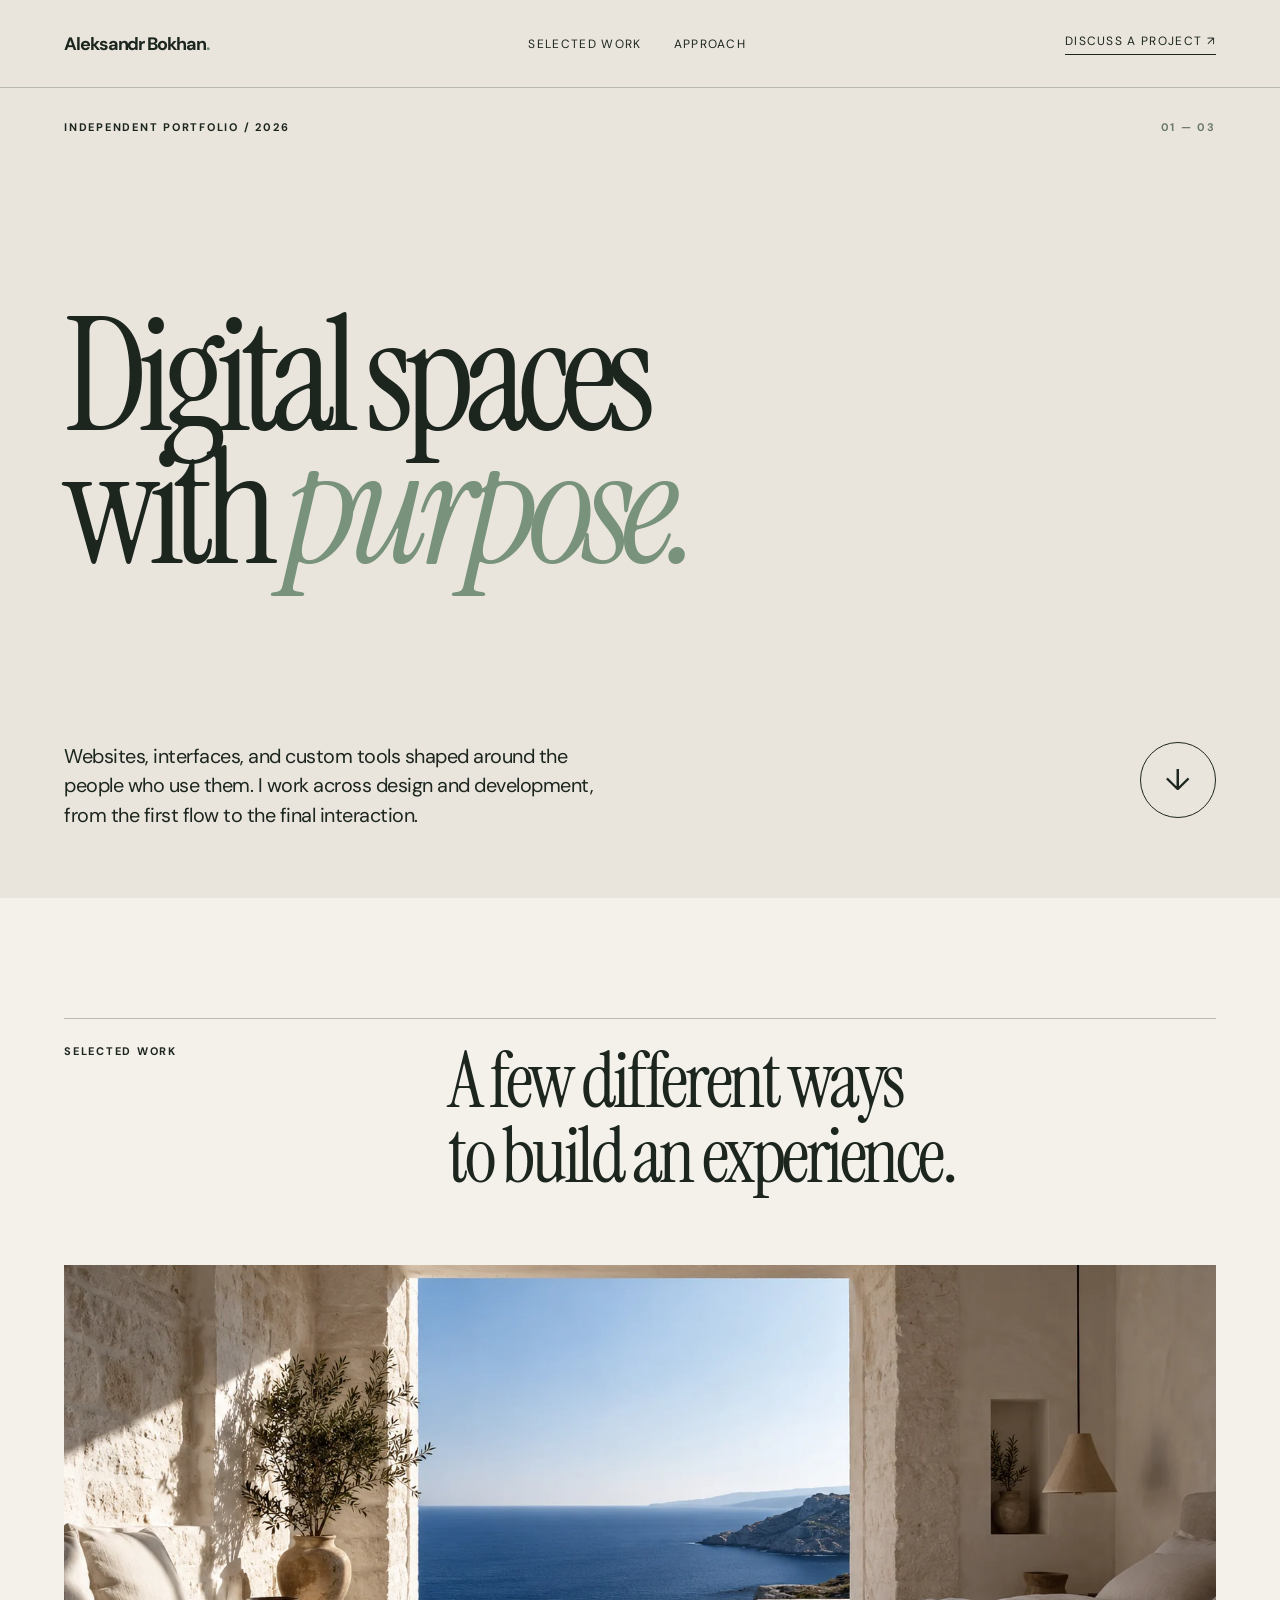
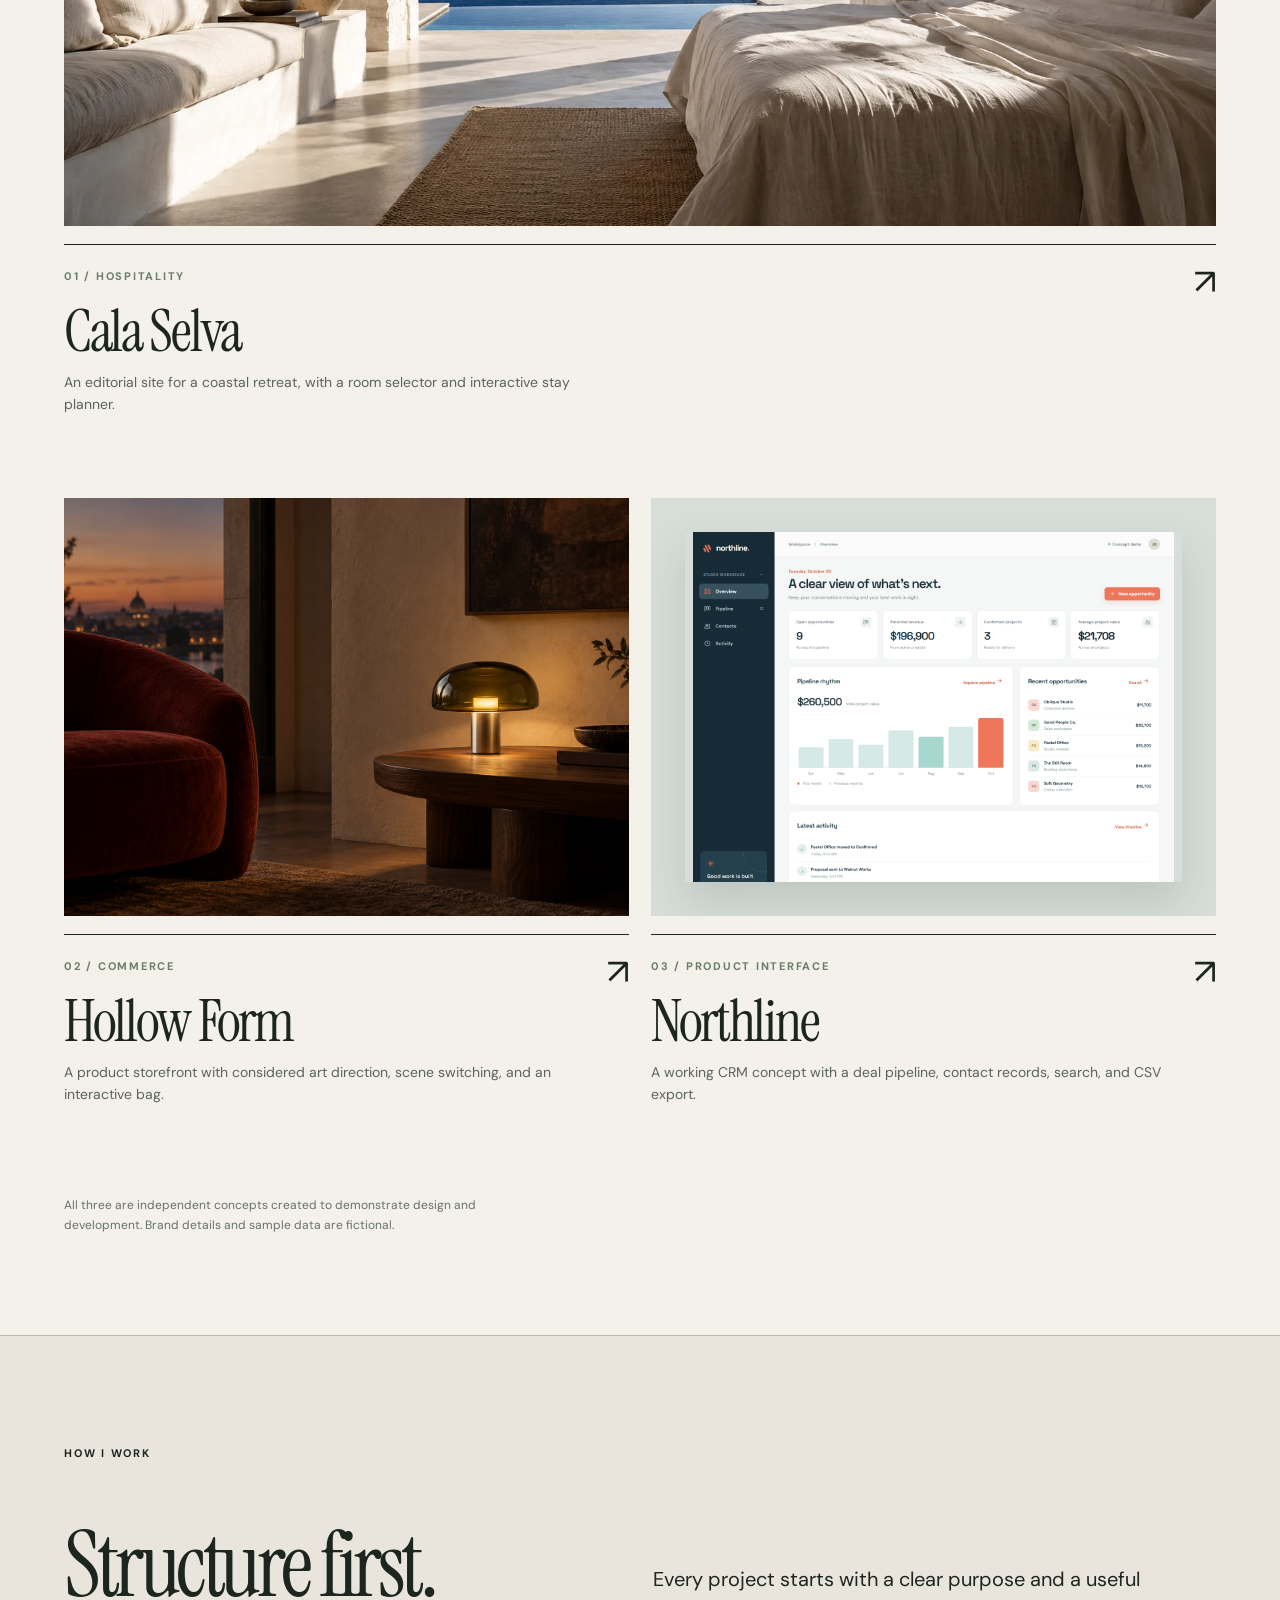
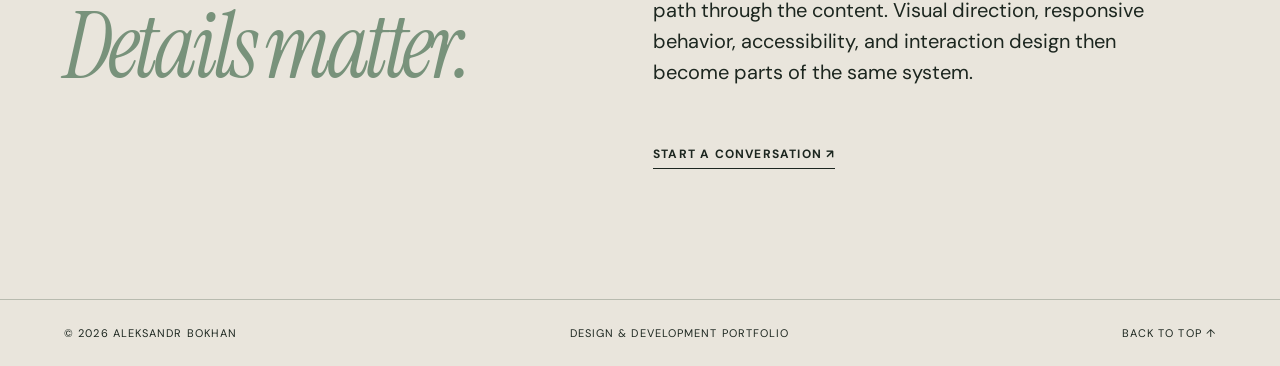
==== index.html @ 18e48699 "Add web design portfolio concepts" ====
<!doctype html>
<html lang="en">
<head>
  <meta charset="utf-8">
  <meta name="viewport" content="width=device-width, initial-scale=1">
  <meta name="description" content="Selected website and product interface concepts by Aleksandr Bokhan.">
  <meta name="theme-color" content="#e9e5dc">
  <title>Aleksandr Bokhan — Selected work</title>
  <link rel="preconnect" href="https://fonts.googleapis.com">
  <link rel="preconnect" href="https://fonts.gstatic.com" crossorigin>
  <link href="https://fonts.googleapis.com/css2?family=DM+Sans:wght@400;500;600;700&family=Instrument+Serif:ital@0;1&display=swap" rel="stylesheet">
  <link rel="stylesheet" href="portfolio.css">
</head>
<body>
  <a class="skip" href="#work">Skip to projects</a>
  <header class="site-header">
    <a class="identity" href="#top">Aleksandr Bokhan<span class="identity-dot">.</span></a>
    <nav aria-label="Main navigation"><a href="#work">Selected work</a><a href="#approach">Approach</a></nav>
    <a class="header-link" href="https://www.upwork.com/freelancers/~012fc473c33d1f9f7d" target="_blank" rel="noopener noreferrer">Discuss a project <span aria-hidden="true">↗</span></a>
  </header>

  <main id="top">
    <section class="intro" aria-labelledby="intro-title">
      <div class="intro-top"><span class="eyebrow">Independent portfolio / 2026</span><span class="index-mark">01 — 03</span></div>
      <h1 id="intro-title">Digital spaces<br>with <em>purpose.</em></h1>
      <div class="intro-bottom"><p>Websites, interfaces, and custom tools shaped around the people who use them. I work across design and development, from the first flow to the final interaction.</p><a class="round-arrow" href="#work" aria-label="View selected work">↓</a></div>
    </section>

    <section class="work" id="work" aria-labelledby="work-title">
      <div class="section-heading"><span class="eyebrow">Selected work</span><h2 id="work-title">A few different ways<br>to build an experience.</h2></div>
      <div class="project-grid">
        <article class="project project-featured">
          <a class="project-visual visual-hospitality" href="atelier/" aria-label="Open Cala Selva hotel website concept"><img src="atelier/assets/hero-suite.webp" alt="Warm, sunlit interior from the Cala Selva hotel website concept" loading="lazy"><span class="view-label">Explore site ↗</span></a>
          <div class="project-meta"><div><span class="project-number">01 / Hospitality</span><h3>Cala Selva</h3><p>An editorial site for a coastal retreat, with a room selector and interactive stay planner.</p></div><a href="atelier/" aria-label="Open Cala Selva hotel website concept">↗</a></div>
        </article>
        <article class="project">
          <a class="project-visual visual-commerce" href="commerce/" aria-label="Open Hollow Form storefront"><img src="commerce/assets/morrow-evening.png" alt="Sculptural lamp in a warmly lit living room" loading="lazy"><span class="view-label">Explore site ↗</span></a>
          <div class="project-meta"><div><span class="project-number">02 / Commerce</span><h3>Hollow Form</h3><p>A product storefront with considered art direction, scene switching, and an interactive bag.</p></div><a href="commerce/" aria-label="Open Hollow Form storefront">↗</a></div>
        </article>
        <article class="project">
          <a class="project-visual visual-crm" href="crm/" aria-label="Open Northline CRM concept"><img src="crm/screenshots/overview.png" alt="Northline CRM overview with pipeline summary and recent opportunities" loading="lazy"><span class="view-label">Explore app ↗</span></a>
          <div class="project-meta"><div><span class="project-number">03 / Product interface</span><h3>Northline</h3><p>A working CRM concept with a deal pipeline, contact records, search, and CSV export.</p></div><a href="crm/" aria-label="Open Northline CRM concept">↗</a></div>
        </article>
      </div>
      <p class="concept-note">All three are independent concepts created to demonstrate design and development. Brand details and sample data are fictional.</p>
    </section>

    <section class="approach" id="approach" aria-labelledby="approach-title"><span class="eyebrow">How I work</span><h2 id="approach-title">Structure first.<br><em>Details matter.</em></h2><p>Every project starts with a clear purpose and a useful path through the content. Visual direction, responsive behavior, accessibility, and interaction design then become parts of the same system.</p><a href="https://www.upwork.com/freelancers/~012fc473c33d1f9f7d" target="_blank" rel="noopener noreferrer">Start a conversation <span aria-hidden="true">↗</span></a></section>
  </main>
  <footer><span>© 2026 Aleksandr Bokhan</span><span>Design & development portfolio</span><a href="#top">Back to top ↑</a></footer>
</body>
</html>
---- portfolio.css ----
:root{color-scheme:light;--ink:#1c261f;--paper:#e9e5dc;--cream:#f4f1ea;--line:#b8bbaf;--accent:#718774}*{box-sizing:border-box}html{scroll-behavior:smooth}body{margin:0;background:var(--paper);color:var(--ink);font-family:'DM Sans',sans-serif}a{color:inherit;text-decoration:none}img{display:block;width:100%;height:100%;object-fit:cover}.skip{position:absolute;left:-9999px;top:10px;background:#fff;padding:12px;z-index:10}.skip:focus{left:10px}.site-header{height:88px;padding:0 clamp(24px,5vw,88px);display:flex;align-items:center;justify-content:space-between;border-bottom:1px solid var(--line);gap:24px}.identity{font-weight:700;font-size:18px;letter-spacing:-.06em;white-space:nowrap}.identity-dot{color:#728c72}.site-header nav{display:flex;gap:32px;font-size:12px;text-transform:uppercase;letter-spacing:.11em}.site-header a:hover,.project-meta>a:hover,.approach a:hover{color:#59725d}.header-link{font-size:12px;text-transform:uppercase;letter-spacing:.11em;border-bottom:1px solid currentColor;padding-bottom:5px;white-space:nowrap}.intro{min-height:min(850px,90vh);padding:32px clamp(24px,5vw,88px) 68px;display:flex;flex-direction:column;justify-content:space-between}.intro-top,.intro-bottom{display:flex;align-items:flex-start;justify-content:space-between;gap:24px}.eyebrow,.index-mark,.project-number{font-size:11px;text-transform:uppercase;letter-spacing:.16em;font-weight:700}.index-mark{color:#6c796d}.intro h1{font-family:'Instrument Serif',serif;font-weight:400;font-size:clamp(84px,12.4vw,208px);line-height:.84;letter-spacing:-.065em;margin:70px 0 60px}.intro h1 em,.approach h2 em{font-weight:400;color:#78927b}.intro-bottom p{max-width:550px;font-size:clamp(18px,1.55vw,24px);line-height:1.48;letter-spacing:-.025em;margin:0}.round-arrow{width:76px;height:76px;border:1px solid var(--ink);border-radius:50%;display:grid;place-items:center;font-size:30px;transition:background .25s,color .25s,transform .25s}.round-arrow:hover{background:var(--ink);color:var(--paper);transform:translateY(5px)}.work{background:var(--cream);padding:120px clamp(24px,5vw,88px) 100px}.section-heading{display:grid;grid-template-columns:1fr 2fr;align-items:start;border-top:1px solid var(--line);padding-top:25px;margin-bottom:70px}.section-heading h2{font-family:'Instrument Serif',serif;font-weight:400;font-size:clamp(52px,6vw,90px);line-height:.98;letter-spacing:-.045em;margin:0}.project-grid{display:grid;grid-template-columns:1fr 1fr;gap:82px 22px}.project-featured{grid-column:1/-1}.project-visual{display:block;position:relative;overflow:hidden;background:#c5cbbf;aspect-ratio:1.35}.project-featured .project-visual{aspect-ratio:2.05}.project-visual img{transition:transform .8s cubic-bezier(.2,.7,.2,1),filter .8s}.project-visual:hover img{transform:scale(1.04);filter:brightness(.85)}.visual-hospitality img{object-position:center 55%}.visual-commerce img{object-position:center}.visual-crm{padding:6%;background:#d7ded9}.visual-crm img{object-fit:contain;box-shadow:0 20px 40px #35463928}.view-label{position:absolute;right:22px;bottom:22px;background:var(--cream);padding:12px 16px;text-transform:uppercase;letter-spacing:.1em;font-size:10px;font-weight:700;opacity:0;transform:translateY(10px);transition:opacity .25s,transform .25s}.project-visual:hover .view-label,.project-visual:focus-visible .view-label{opacity:1;transform:translateY(0)}.project-meta{display:flex;align-items:start;justify-content:space-between;border-top:1px solid var(--ink);padding-top:19px;margin-top:18px;gap:20px}.project-number{color:#6a7c6c}.project-meta h3{font-family:'Instrument Serif',serif;font-size:clamp(40px,4.5vw,68px);font-weight:400;line-height:1;margin:18px 0 10px;letter-spacing:-.04em}.project-meta p{max-width:530px;font-size:14px;line-height:1.6;color:#59645b;margin:0}.project-meta>a{font-size:36px;line-height:1}.concept-note{margin:90px 0 0;font-size:12px;color:#667267;max-width:470px;line-height:1.65}.approach{padding:110px clamp(24px,5vw,88px) 130px;display:grid;grid-template-columns:1fr 1fr;gap:26px;border-top:1px solid var(--line)}.approach .eyebrow{grid-column:1/-1}.approach h2{font-family:'Instrument Serif',serif;font-size:clamp(60px,7vw,110px);font-weight:400;line-height:.9;letter-spacing:-.05em;margin:40px 0 0}.approach p{font-size:20px;line-height:1.55;max-width:520px;align-self:end;margin:0}.approach a{grid-column:2;justify-self:start;margin-top:32px;border-bottom:1px solid currentColor;padding-bottom:6px;text-transform:uppercase;letter-spacing:.1em;font-size:12px;font-weight:700}footer{padding:26px clamp(24px,5vw,88px);border-top:1px solid var(--line);display:flex;gap:20px;justify-content:space-between;font-size:11px;text-transform:uppercase;letter-spacing:.1em}footer a:hover{text-decoration:underline}@media(max-width:760px){.site-header{height:72px}.site-header nav{display:none}.header-link{font-size:10px}.intro{min-height:680px}.intro h1{font-size:clamp(74px,16vw,130px);margin:80px 0}.intro-bottom{align-items:end}.intro-bottom p{font-size:17px}.round-arrow{width:52px;height:52px;flex:none}.work{padding-top:80px}.section-heading{grid-template-columns:1fr;gap:30px}.project-grid{grid-template-columns:1fr;gap:62px}.project-featured{grid-column:auto}.project-featured .project-visual,.project-visual{aspect-ratio:1.15}.project-meta h3{font-size:46px}.view-label{opacity:1;transform:none}.approach{grid-template-columns:1fr;padding-top:80px;padding-bottom:90px}.approach .eyebrow,.approach a{grid-column:1}.approach h2{margin:20px 0}.approach p{font-size:18px}footer{flex-wrap:wrap}.concept-note{margin-top:65px}}@media(prefers-reduced-motion:reduce){html{scroll-behavior:auto}.project-visual img,.round-arrow,.view-label{transition:none}}
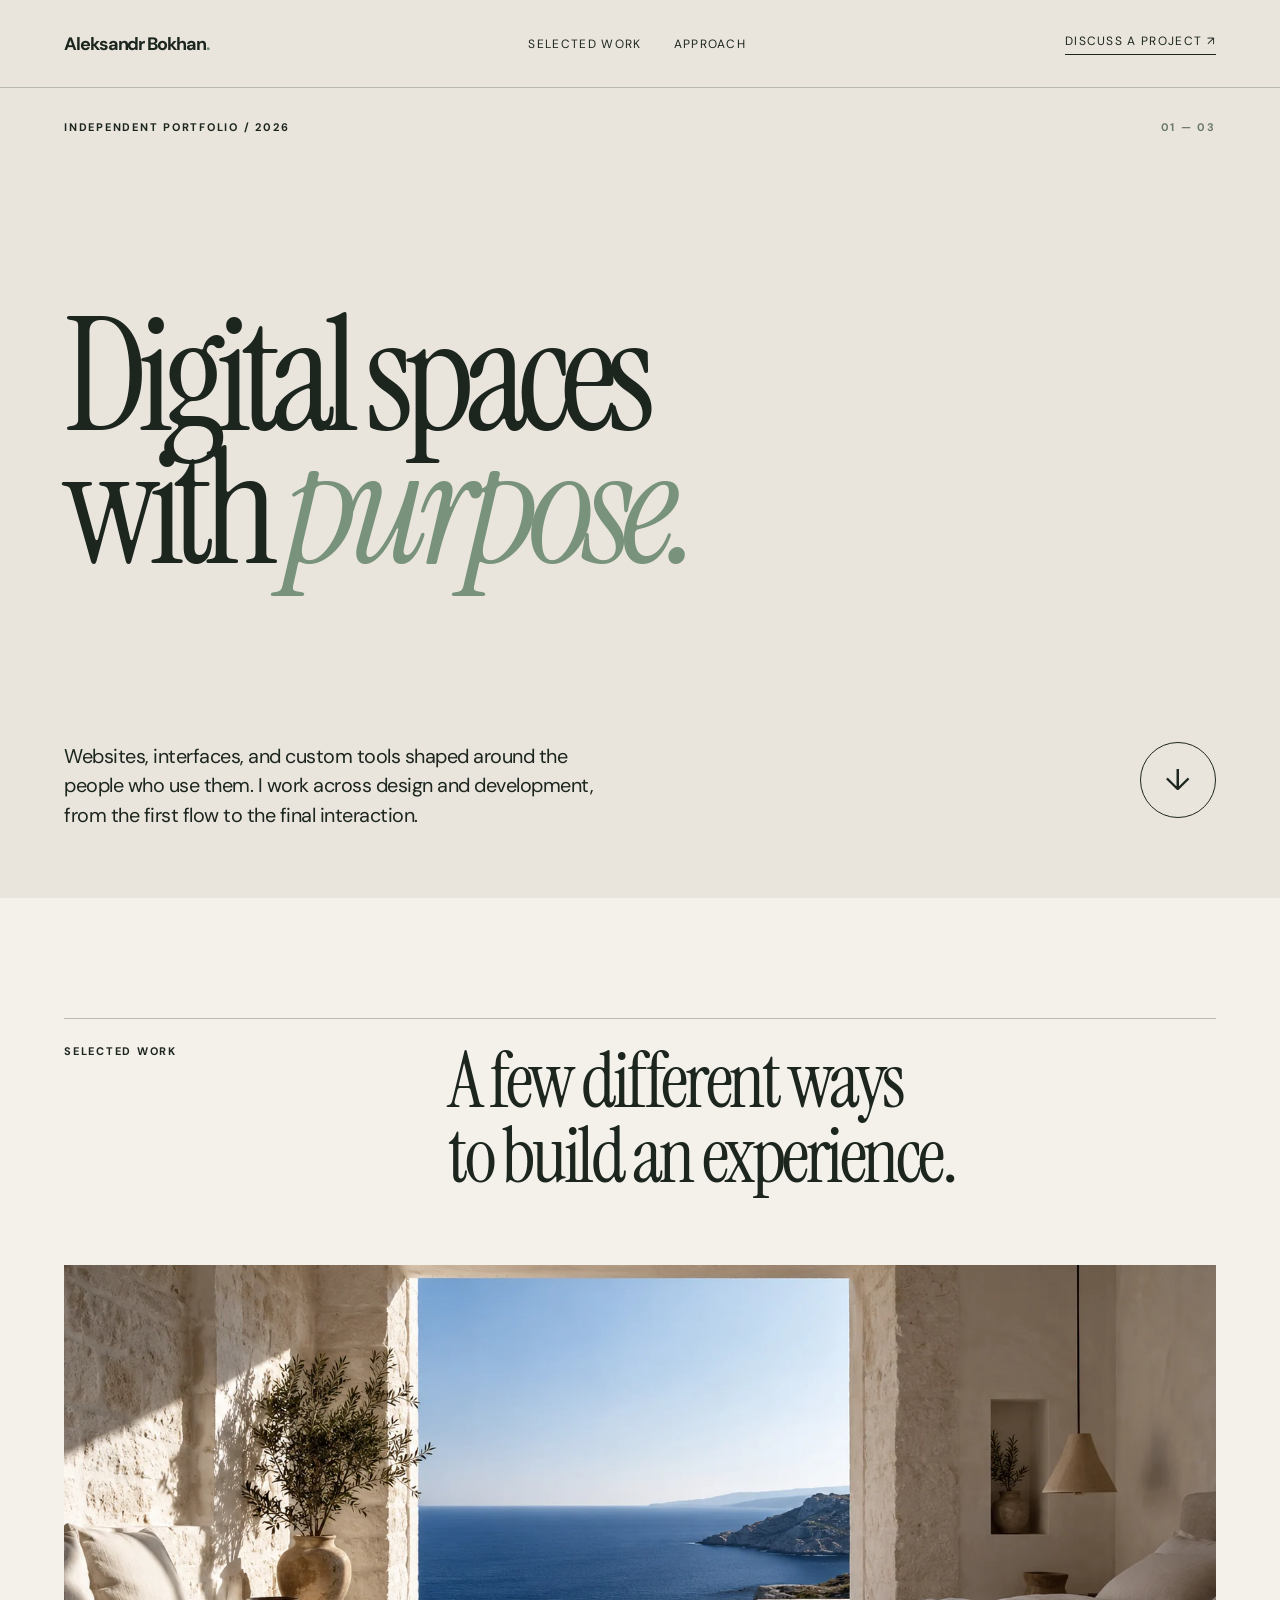
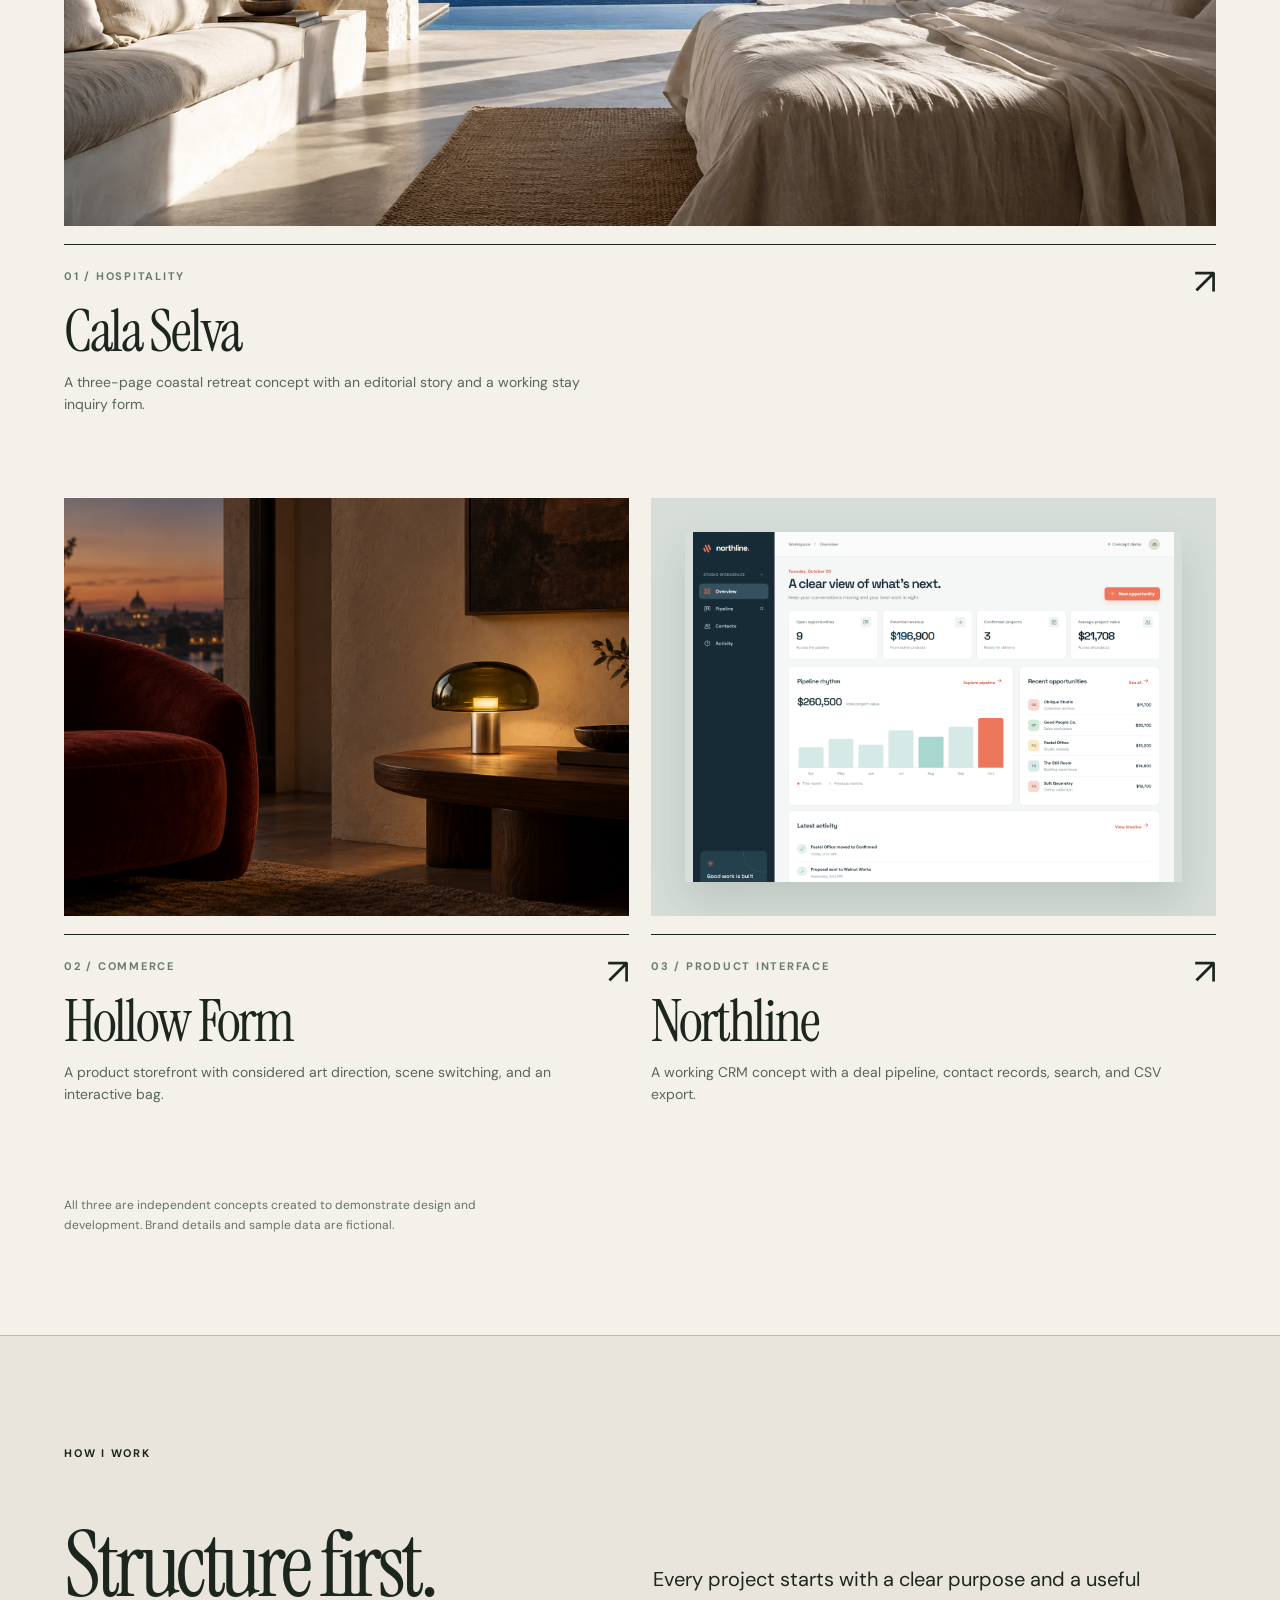
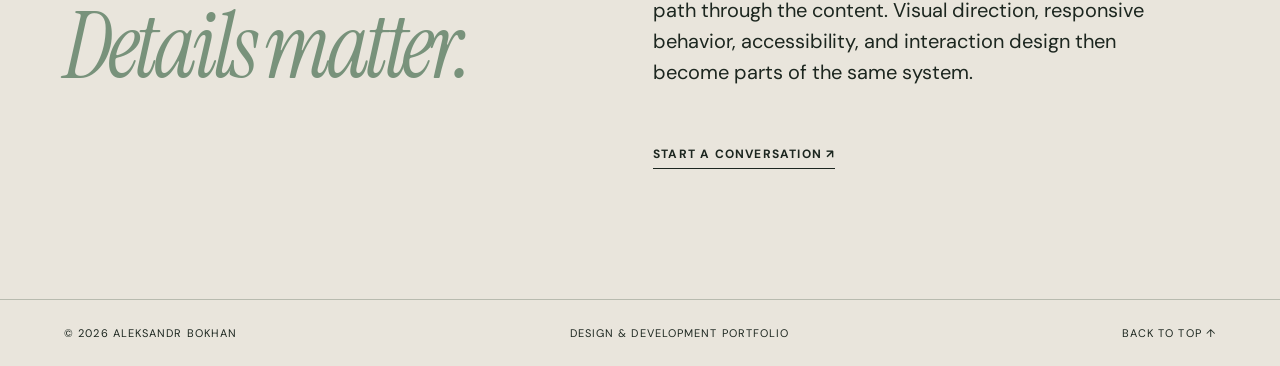
==== commit 6803e962: "Redesign Cala Selva as a three-page hotel concept" ====
--- a/index.html
+++ b/index.html
@@ -31,7 +31,7 @@
       <div class="project-grid">
         <article class="project project-featured">
           <a class="project-visual visual-hospitality" href="atelier/" aria-label="Open Cala Selva hotel website concept"><img src="atelier/assets/hero-suite.webp" alt="Warm, sunlit interior from the Cala Selva hotel website concept" loading="lazy"><span class="view-label">Explore site ↗</span></a>
-          <div class="project-meta"><div><span class="project-number">01 / Hospitality</span><h3>Cala Selva</h3><p>An editorial site for a coastal retreat, with a room selector and interactive stay planner.</p></div><a href="atelier/" aria-label="Open Cala Selva hotel website concept">↗</a></div>
+          <div class="project-meta"><div><span class="project-number">01 / Hospitality</span><h3>Cala Selva</h3><p>A three-page coastal retreat concept with an editorial story and a working stay inquiry form.</p></div><a href="atelier/" aria-label="Open Cala Selva hotel website concept">↗</a></div>
         </article>
         <article class="project">
           <a class="project-visual visual-commerce" href="commerce/" aria-label="Open Hollow Form storefront"><img src="commerce/assets/morrow-evening.png" alt="Sculptural lamp in a warmly lit living room" loading="lazy"><span class="view-label">Explore site ↗</span></a>
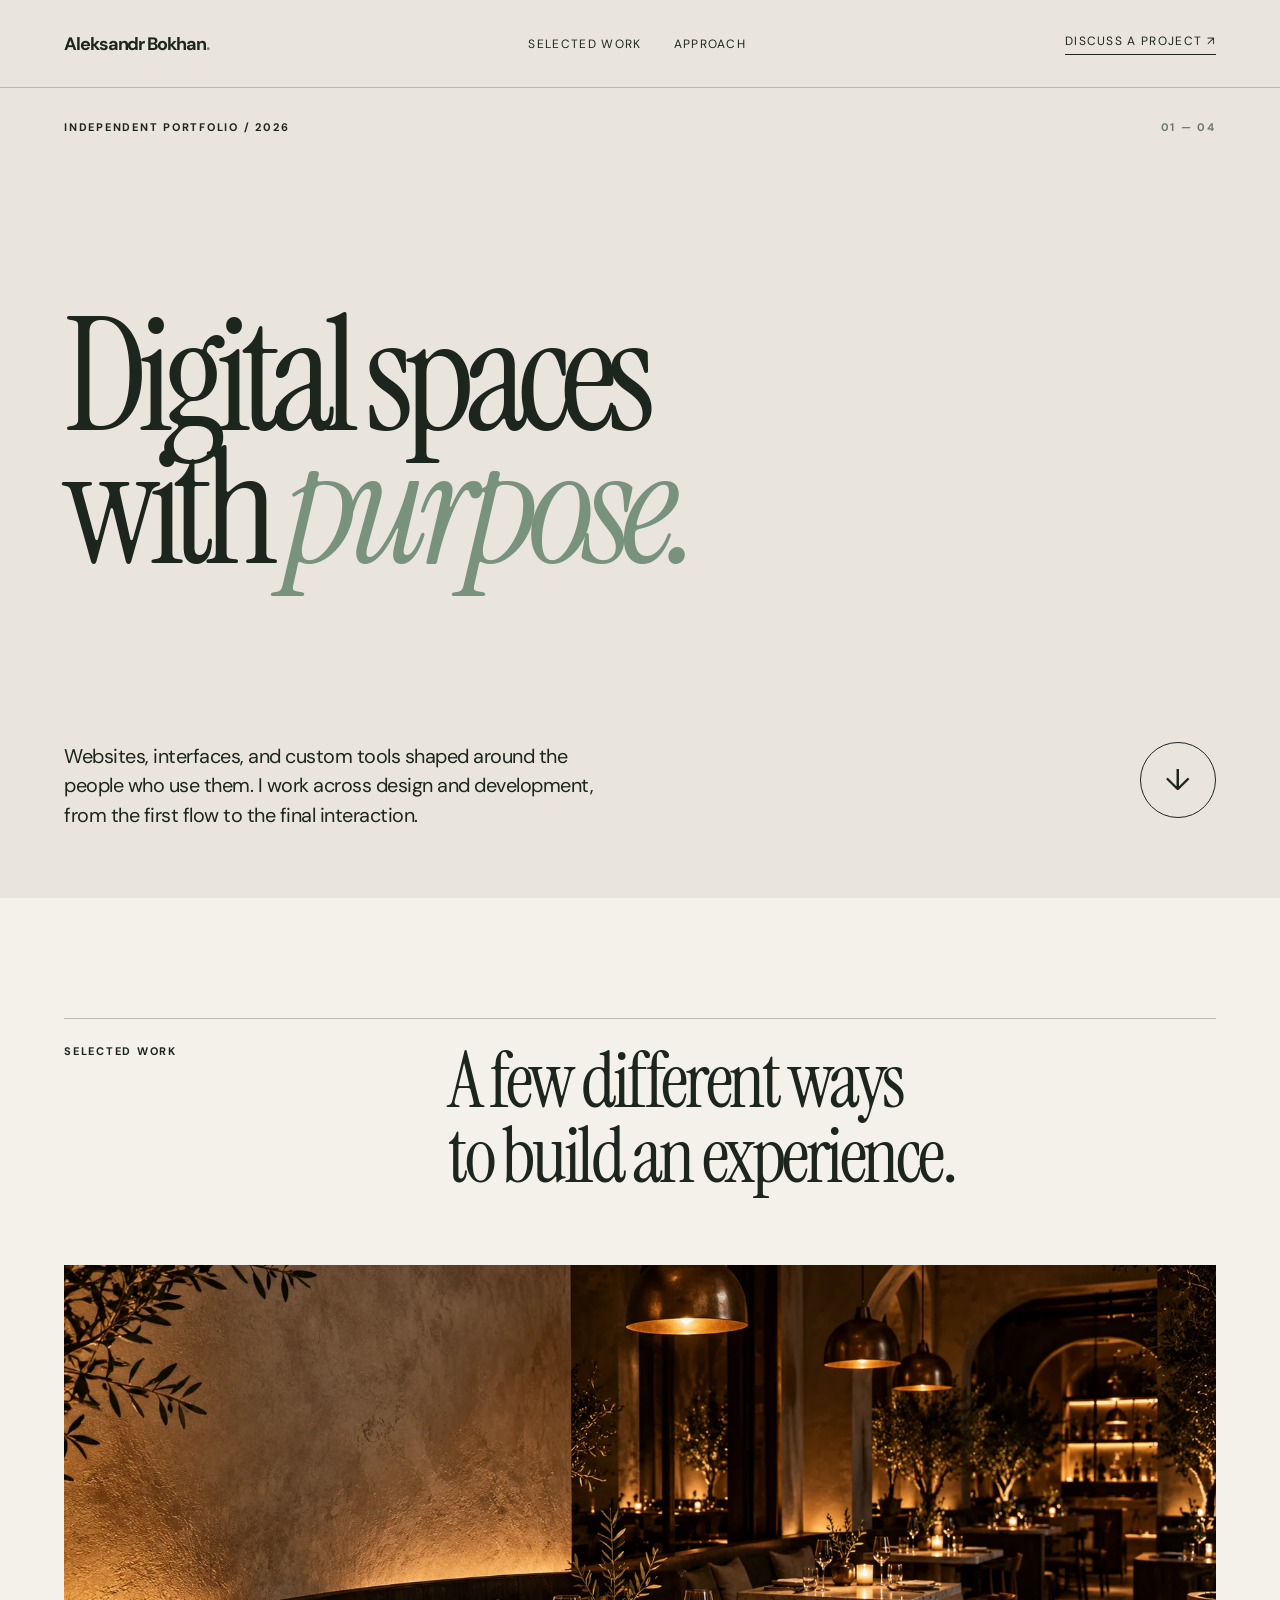
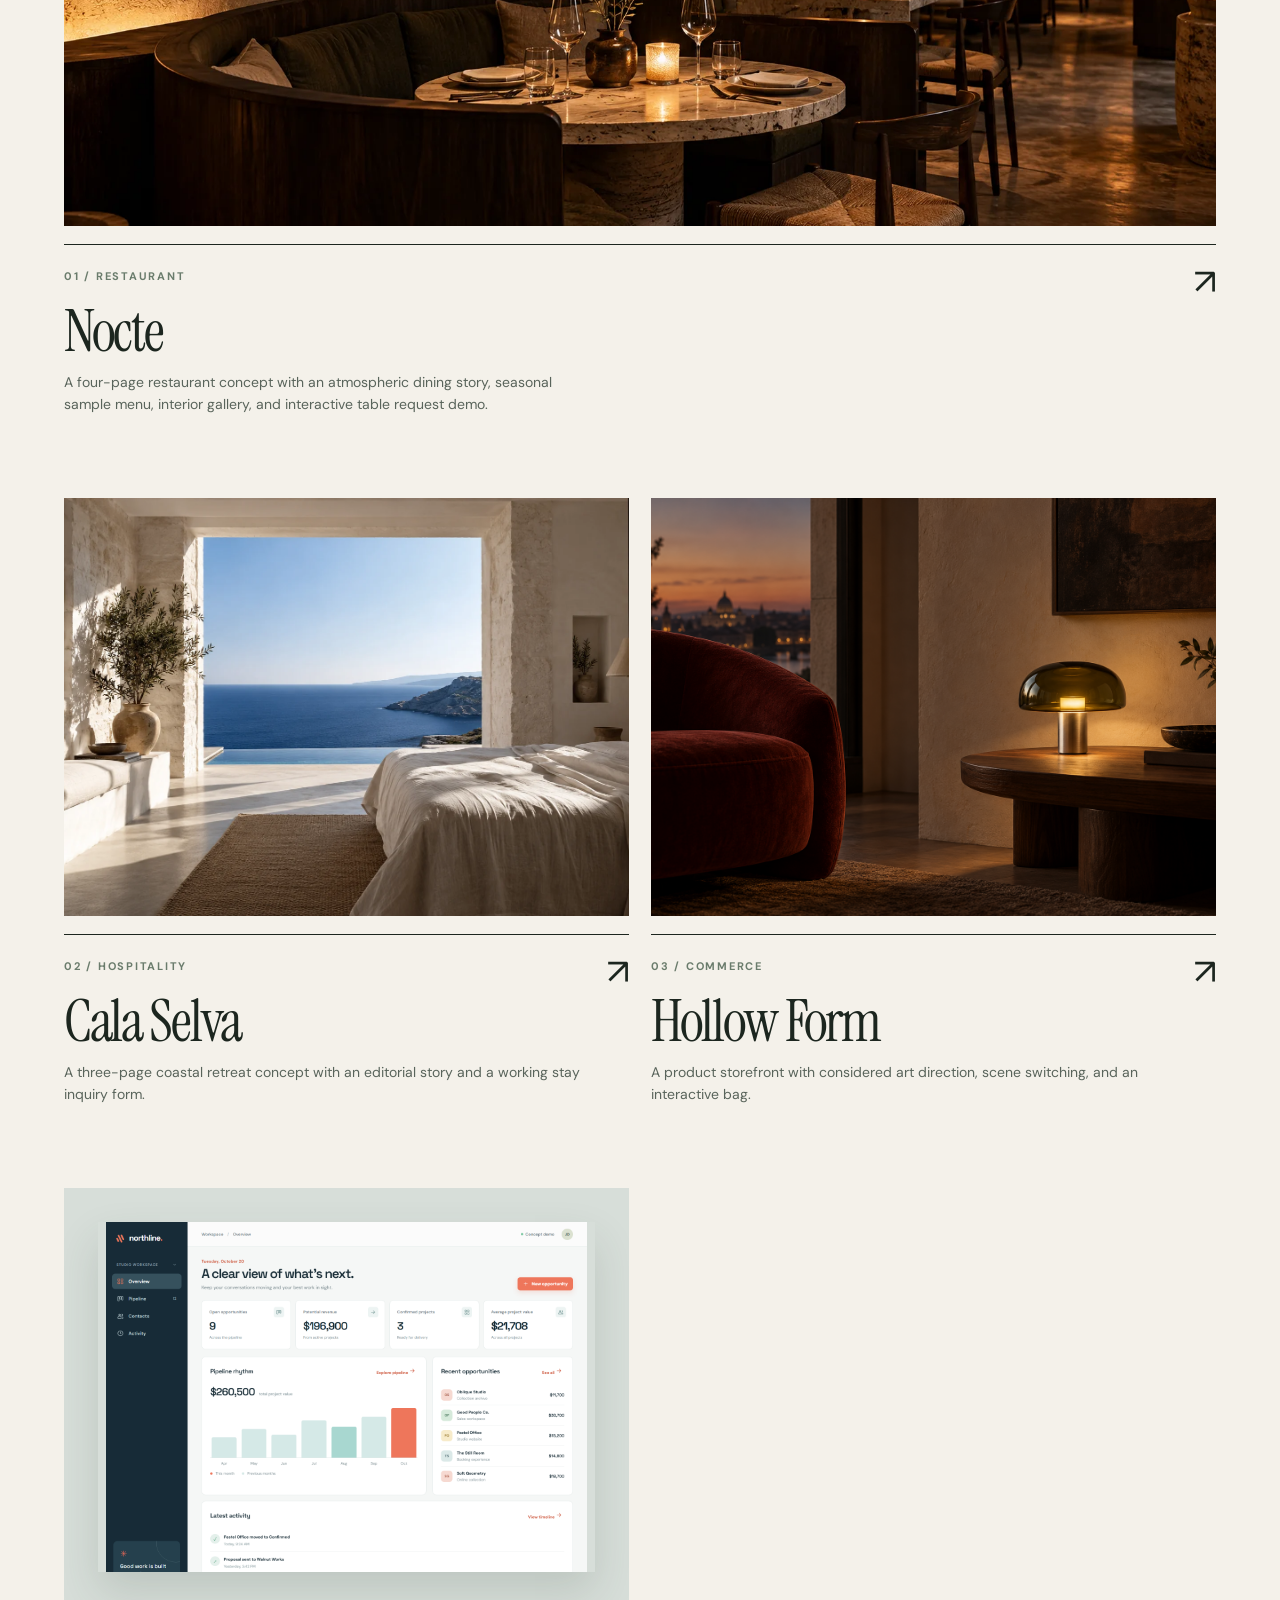
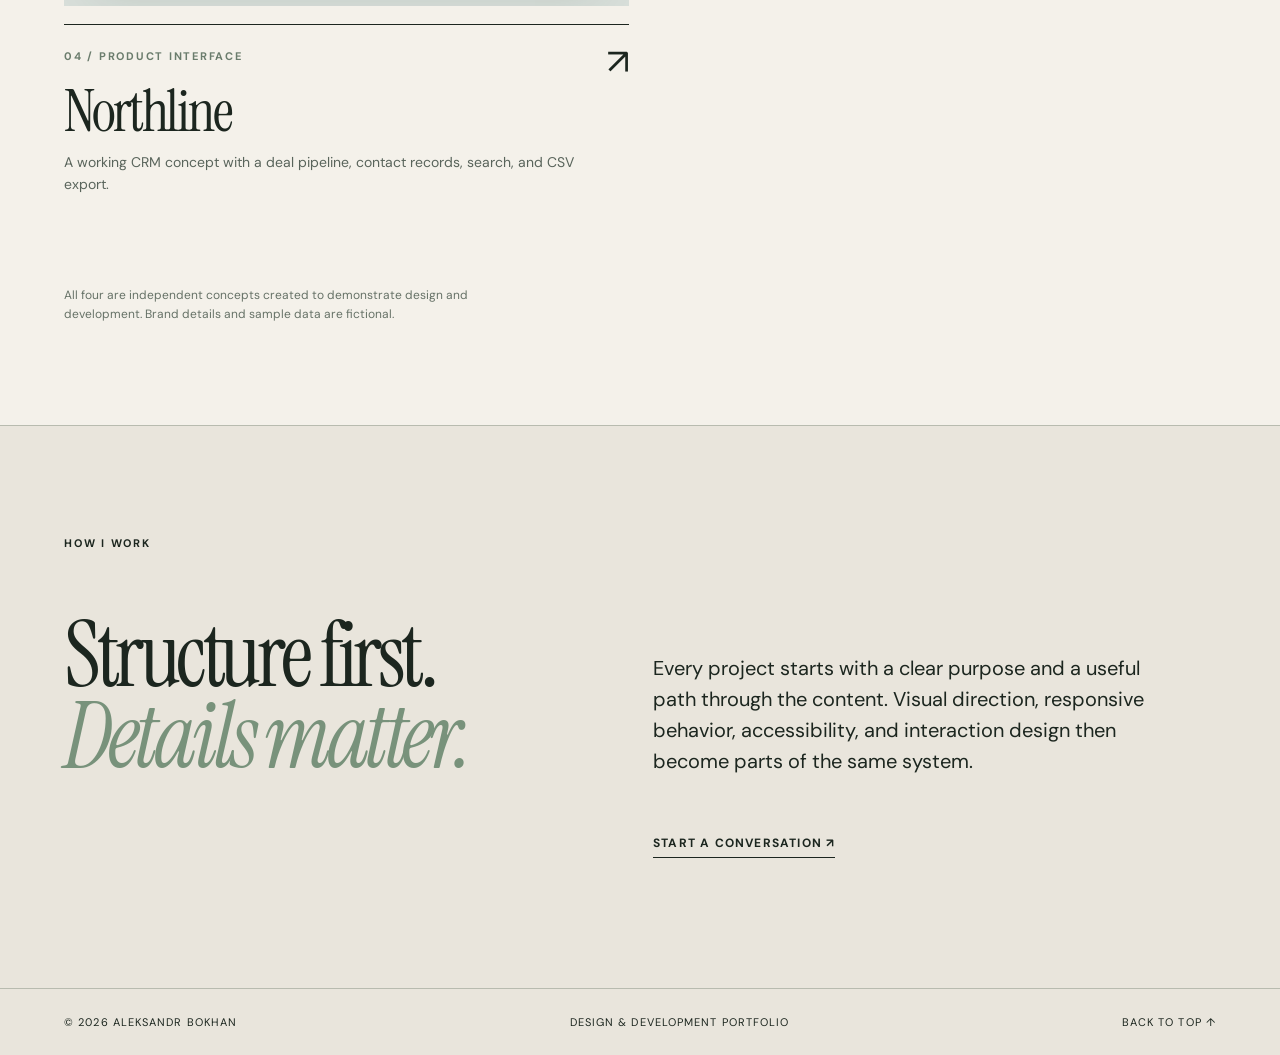
==== commit 14945f19: "Add Nocte restaurant concept" ====
--- a/index.html
+++ b/index.html
@@ -21,7 +21,7 @@
 
   <main id="top">
     <section class="intro" aria-labelledby="intro-title">
-      <div class="intro-top"><span class="eyebrow">Independent portfolio / 2026</span><span class="index-mark">01 — 03</span></div>
+      <div class="intro-top"><span class="eyebrow">Independent portfolio / 2026</span><span class="index-mark">01 — 04</span></div>
       <h1 id="intro-title">Digital spaces<br>with <em>purpose.</em></h1>
       <div class="intro-bottom"><p>Websites, interfaces, and custom tools shaped around the people who use them. I work across design and development, from the first flow to the final interaction.</p><a class="round-arrow" href="#work" aria-label="View selected work">↓</a></div>
     </section>
@@ -30,19 +30,23 @@
       <div class="section-heading"><span class="eyebrow">Selected work</span><h2 id="work-title">A few different ways<br>to build an experience.</h2></div>
       <div class="project-grid">
         <article class="project project-featured">
+          <a class="project-visual visual-restaurant" href="restaurant/" aria-label="Open Nocte restaurant website concept"><img src="restaurant/assets/hero.webp" alt="Dark, warmly lit interior from the Nocte restaurant website concept" loading="lazy"><span class="view-label">Explore site ↗</span></a>
+          <div class="project-meta"><div><span class="project-number">01 / Restaurant</span><h3>Nocte</h3><p>A four-page restaurant concept with an atmospheric dining story, seasonal sample menu, interior gallery, and interactive table request demo.</p></div><a href="restaurant/" aria-label="Open Nocte restaurant website concept">↗</a></div>
+        </article>
+        <article class="project">
           <a class="project-visual visual-hospitality" href="atelier/" aria-label="Open Cala Selva hotel website concept"><img src="atelier/assets/hero-suite.webp" alt="Warm, sunlit interior from the Cala Selva hotel website concept" loading="lazy"><span class="view-label">Explore site ↗</span></a>
-          <div class="project-meta"><div><span class="project-number">01 / Hospitality</span><h3>Cala Selva</h3><p>A three-page coastal retreat concept with an editorial story and a working stay inquiry form.</p></div><a href="atelier/" aria-label="Open Cala Selva hotel website concept">↗</a></div>
+          <div class="project-meta"><div><span class="project-number">02 / Hospitality</span><h3>Cala Selva</h3><p>A three-page coastal retreat concept with an editorial story and a working stay inquiry form.</p></div><a href="atelier/" aria-label="Open Cala Selva hotel website concept">↗</a></div>
         </article>
         <article class="project">
           <a class="project-visual visual-commerce" href="commerce/" aria-label="Open Hollow Form storefront"><img src="commerce/assets/morrow-evening.png" alt="Sculptural lamp in a warmly lit living room" loading="lazy"><span class="view-label">Explore site ↗</span></a>
-          <div class="project-meta"><div><span class="project-number">02 / Commerce</span><h3>Hollow Form</h3><p>A product storefront with considered art direction, scene switching, and an interactive bag.</p></div><a href="commerce/" aria-label="Open Hollow Form storefront">↗</a></div>
+          <div class="project-meta"><div><span class="project-number">03 / Commerce</span><h3>Hollow Form</h3><p>A product storefront with considered art direction, scene switching, and an interactive bag.</p></div><a href="commerce/" aria-label="Open Hollow Form storefront">↗</a></div>
         </article>
         <article class="project">
           <a class="project-visual visual-crm" href="crm/" aria-label="Open Northline CRM concept"><img src="crm/screenshots/overview.png" alt="Northline CRM overview with pipeline summary and recent opportunities" loading="lazy"><span class="view-label">Explore app ↗</span></a>
-          <div class="project-meta"><div><span class="project-number">03 / Product interface</span><h3>Northline</h3><p>A working CRM concept with a deal pipeline, contact records, search, and CSV export.</p></div><a href="crm/" aria-label="Open Northline CRM concept">↗</a></div>
+          <div class="project-meta"><div><span class="project-number">04 / Product interface</span><h3>Northline</h3><p>A working CRM concept with a deal pipeline, contact records, search, and CSV export.</p></div><a href="crm/" aria-label="Open Northline CRM concept">↗</a></div>
         </article>
       </div>
-      <p class="concept-note">All three are independent concepts created to demonstrate design and development. Brand details and sample data are fictional.</p>
+      <p class="concept-note">All four are independent concepts created to demonstrate design and development. Brand details and sample data are fictional.</p>
     </section>
 
     <section class="approach" id="approach" aria-labelledby="approach-title"><span class="eyebrow">How I work</span><h2 id="approach-title">Structure first.<br><em>Details matter.</em></h2><p>Every project starts with a clear purpose and a useful path through the content. Visual direction, responsive behavior, accessibility, and interaction design then become parts of the same system.</p><a href="https://www.upwork.com/freelancers/~012fc473c33d1f9f7d" target="_blank" rel="noopener noreferrer">Start a conversation <span aria-hidden="true">↗</span></a></section>
--- a/portfolio.css
+++ b/portfolio.css
@@ -1 +1 @@
-:root{color-scheme:light;--ink:#1c261f;--paper:#e9e5dc;--cream:#f4f1ea;--line:#b8bbaf;--accent:#718774}*{box-sizing:border-box}html{scroll-behavior:smooth}body{margin:0;background:var(--paper);color:var(--ink);font-family:'DM Sans',sans-serif}a{color:inherit;text-decoration:none}img{display:block;width:100%;height:100%;object-fit:cover}.skip{position:absolute;left:-9999px;top:10px;background:#fff;padding:12px;z-index:10}.skip:focus{left:10px}.site-header{height:88px;padding:0 clamp(24px,5vw,88px);display:flex;align-items:center;justify-content:space-between;border-bottom:1px solid var(--line);gap:24px}.identity{font-weight:700;font-size:18px;letter-spacing:-.06em;white-space:nowrap}.identity-dot{color:#728c72}.site-header nav{display:flex;gap:32px;font-size:12px;text-transform:uppercase;letter-spacing:.11em}.site-header a:hover,.project-meta>a:hover,.approach a:hover{color:#59725d}.header-link{font-size:12px;text-transform:uppercase;letter-spacing:.11em;border-bottom:1px solid currentColor;padding-bottom:5px;white-space:nowrap}.intro{min-height:min(850px,90vh);padding:32px clamp(24px,5vw,88px) 68px;display:flex;flex-direction:column;justify-content:space-between}.intro-top,.intro-bottom{display:flex;align-items:flex-start;justify-content:space-between;gap:24px}.eyebrow,.index-mark,.project-number{font-size:11px;text-transform:uppercase;letter-spacing:.16em;font-weight:700}.index-mark{color:#6c796d}.intro h1{font-family:'Instrument Serif',serif;font-weight:400;font-size:clamp(84px,12.4vw,208px);line-height:.84;letter-spacing:-.065em;margin:70px 0 60px}.intro h1 em,.approach h2 em{font-weight:400;color:#78927b}.intro-bottom p{max-width:550px;font-size:clamp(18px,1.55vw,24px);line-height:1.48;letter-spacing:-.025em;margin:0}.round-arrow{width:76px;height:76px;border:1px solid var(--ink);border-radius:50%;display:grid;place-items:center;font-size:30px;transition:background .25s,color .25s,transform .25s}.round-arrow:hover{background:var(--ink);color:var(--paper);transform:translateY(5px)}.work{background:var(--cream);padding:120px clamp(24px,5vw,88px) 100px}.section-heading{display:grid;grid-template-columns:1fr 2fr;align-items:start;border-top:1px solid var(--line);padding-top:25px;margin-bottom:70px}.section-heading h2{font-family:'Instrument Serif',serif;font-weight:400;font-size:clamp(52px,6vw,90px);line-height:.98;letter-spacing:-.045em;margin:0}.project-grid{display:grid;grid-template-columns:1fr 1fr;gap:82px 22px}.project-featured{grid-column:1/-1}.project-visual{display:block;position:relative;overflow:hidden;background:#c5cbbf;aspect-ratio:1.35}.project-featured .project-visual{aspect-ratio:2.05}.project-visual img{transition:transform .8s cubic-bezier(.2,.7,.2,1),filter .8s}.project-visual:hover img{transform:scale(1.04);filter:brightness(.85)}.visual-hospitality img{object-position:center 55%}.visual-commerce img{object-position:center}.visual-crm{padding:6%;background:#d7ded9}.visual-crm img{object-fit:contain;box-shadow:0 20px 40px #35463928}.view-label{position:absolute;right:22px;bottom:22px;background:var(--cream);padding:12px 16px;text-transform:uppercase;letter-spacing:.1em;font-size:10px;font-weight:700;opacity:0;transform:translateY(10px);transition:opacity .25s,transform .25s}.project-visual:hover .view-label,.project-visual:focus-visible .view-label{opacity:1;transform:translateY(0)}.project-meta{display:flex;align-items:start;justify-content:space-between;border-top:1px solid var(--ink);padding-top:19px;margin-top:18px;gap:20px}.project-number{color:#6a7c6c}.project-meta h3{font-family:'Instrument Serif',serif;font-size:clamp(40px,4.5vw,68px);font-weight:400;line-height:1;margin:18px 0 10px;letter-spacing:-.04em}.project-meta p{max-width:530px;font-size:14px;line-height:1.6;color:#59645b;margin:0}.project-meta>a{font-size:36px;line-height:1}.concept-note{margin:90px 0 0;font-size:12px;color:#667267;max-width:470px;line-height:1.65}.approach{padding:110px clamp(24px,5vw,88px) 130px;display:grid;grid-template-columns:1fr 1fr;gap:26px;border-top:1px solid var(--line)}.approach .eyebrow{grid-column:1/-1}.approach h2{font-family:'Instrument Serif',serif;font-size:clamp(60px,7vw,110px);font-weight:400;line-height:.9;letter-spacing:-.05em;margin:40px 0 0}.approach p{font-size:20px;line-height:1.55;max-width:520px;align-self:end;margin:0}.approach a{grid-column:2;justify-self:start;margin-top:32px;border-bottom:1px solid currentColor;padding-bottom:6px;text-transform:uppercase;letter-spacing:.1em;font-size:12px;font-weight:700}footer{padding:26px clamp(24px,5vw,88px);border-top:1px solid var(--line);display:flex;gap:20px;justify-content:space-between;font-size:11px;text-transform:uppercase;letter-spacing:.1em}footer a:hover{text-decoration:underline}@media(max-width:760px){.site-header{height:72px}.site-header nav{display:none}.header-link{font-size:10px}.intro{min-height:680px}.intro h1{font-size:clamp(74px,16vw,130px);margin:80px 0}.intro-bottom{align-items:end}.intro-bottom p{font-size:17px}.round-arrow{width:52px;height:52px;flex:none}.work{padding-top:80px}.section-heading{grid-template-columns:1fr;gap:30px}.project-grid{grid-template-columns:1fr;gap:62px}.project-featured{grid-column:auto}.project-featured .project-visual,.project-visual{aspect-ratio:1.15}.project-meta h3{font-size:46px}.view-label{opacity:1;transform:none}.approach{grid-template-columns:1fr;padding-top:80px;padding-bottom:90px}.approach .eyebrow,.approach a{grid-column:1}.approach h2{margin:20px 0}.approach p{font-size:18px}footer{flex-wrap:wrap}.concept-note{margin-top:65px}}@media(prefers-reduced-motion:reduce){html{scroll-behavior:auto}.project-visual img,.round-arrow,.view-label{transition:none}}
+:root{color-scheme:light;--ink:#1c261f;--paper:#e9e5dc;--cream:#f4f1ea;--line:#b8bbaf;--accent:#718774}*{box-sizing:border-box}html{scroll-behavior:smooth}body{margin:0;background:var(--paper);color:var(--ink);font-family:'DM Sans',sans-serif}a{color:inherit;text-decoration:none}img{display:block;width:100%;height:100%;object-fit:cover}.skip{position:absolute;left:-9999px;top:10px;background:#fff;padding:12px;z-index:10}.skip:focus{left:10px}.site-header{height:88px;padding:0 clamp(24px,5vw,88px);display:flex;align-items:center;justify-content:space-between;border-bottom:1px solid var(--line);gap:24px}.identity{font-weight:700;font-size:18px;letter-spacing:-.06em;white-space:nowrap}.identity-dot{color:#728c72}.site-header nav{display:flex;gap:32px;font-size:12px;text-transform:uppercase;letter-spacing:.11em}.site-header a:hover,.project-meta>a:hover,.approach a:hover{color:#59725d}.header-link{font-size:12px;text-transform:uppercase;letter-spacing:.11em;border-bottom:1px solid currentColor;padding-bottom:5px;white-space:nowrap}.intro{min-height:min(850px,90vh);padding:32px clamp(24px,5vw,88px) 68px;display:flex;flex-direction:column;justify-content:space-between}.intro-top,.intro-bottom{display:flex;align-items:flex-start;justify-content:space-between;gap:24px}.eyebrow,.index-mark,.project-number{font-size:11px;text-transform:uppercase;letter-spacing:.16em;font-weight:700}.index-mark{color:#6c796d}.intro h1{font-family:'Instrument Serif',serif;font-weight:400;font-size:clamp(84px,12.4vw,208px);line-height:.84;letter-spacing:-.065em;margin:70px 0 60px}.intro h1 em,.approach h2 em{font-weight:400;color:#78927b}.intro-bottom p{max-width:550px;font-size:clamp(18px,1.55vw,24px);line-height:1.48;letter-spacing:-.025em;margin:0}.round-arrow{width:76px;height:76px;border:1px solid var(--ink);border-radius:50%;display:grid;place-items:center;font-size:30px;transition:background .25s,color .25s,transform .25s}.round-arrow:hover{background:var(--ink);color:var(--paper);transform:translateY(5px)}.work{background:var(--cream);padding:120px clamp(24px,5vw,88px) 100px}.section-heading{display:grid;grid-template-columns:1fr 2fr;align-items:start;border-top:1px solid var(--line);padding-top:25px;margin-bottom:70px}.section-heading h2{font-family:'Instrument Serif',serif;font-weight:400;font-size:clamp(52px,6vw,90px);line-height:.98;letter-spacing:-.045em;margin:0}.project-grid{display:grid;grid-template-columns:1fr 1fr;gap:82px 22px}.project-featured{grid-column:1/-1}.project-visual{display:block;position:relative;overflow:hidden;background:#c5cbbf;aspect-ratio:1.35}.project-featured .project-visual{aspect-ratio:2.05}.project-visual img{transition:transform .8s cubic-bezier(.2,.7,.2,1),filter .8s}.project-visual:hover img{transform:scale(1.04);filter:brightness(.85)}.visual-restaurant{background:#111}.visual-restaurant img{object-position:center 45%}.visual-hospitality img{object-position:center 55%}.visual-commerce img{object-position:center}.visual-crm{padding:6%;background:#d7ded9}.visual-crm img{object-fit:contain;box-shadow:0 20px 40px #35463928}.view-label{position:absolute;right:22px;bottom:22px;background:var(--cream);padding:12px 16px;text-transform:uppercase;letter-spacing:.1em;font-size:10px;font-weight:700;opacity:0;transform:translateY(10px);transition:opacity .25s,transform .25s}.project-visual:hover .view-label,.project-visual:focus-visible .view-label{opacity:1;transform:translateY(0)}.project-meta{display:flex;align-items:start;justify-content:space-between;border-top:1px solid var(--ink);padding-top:19px;margin-top:18px;gap:20px}.project-number{color:#6a7c6c}.project-meta h3{font-family:'Instrument Serif',serif;font-size:clamp(40px,4.5vw,68px);font-weight:400;line-height:1;margin:18px 0 10px;letter-spacing:-.04em}.project-meta p{max-width:530px;font-size:14px;line-height:1.6;color:#59645b;margin:0}.project-meta>a{font-size:36px;line-height:1}.concept-note{margin:90px 0 0;font-size:12px;color:#667267;max-width:470px;line-height:1.65}.approach{padding:110px clamp(24px,5vw,88px) 130px;display:grid;grid-template-columns:1fr 1fr;gap:26px;border-top:1px solid var(--line)}.approach .eyebrow{grid-column:1/-1}.approach h2{font-family:'Instrument Serif',serif;font-size:clamp(60px,7vw,110px);font-weight:400;line-height:.9;letter-spacing:-.05em;margin:40px 0 0}.approach p{font-size:20px;line-height:1.55;max-width:520px;align-self:end;margin:0}.approach a{grid-column:2;justify-self:start;margin-top:32px;border-bottom:1px solid currentColor;padding-bottom:6px;text-transform:uppercase;letter-spacing:.1em;font-size:12px;font-weight:700}footer{padding:26px clamp(24px,5vw,88px);border-top:1px solid var(--line);display:flex;gap:20px;justify-content:space-between;font-size:11px;text-transform:uppercase;letter-spacing:.1em}footer a:hover{text-decoration:underline}@media(max-width:760px){.site-header{height:72px}.site-header nav{display:none}.header-link{font-size:10px}.intro{min-height:680px}.intro h1{font-size:clamp(74px,16vw,130px);margin:80px 0}.intro-bottom{align-items:end}.intro-bottom p{font-size:17px}.round-arrow{width:52px;height:52px;flex:none}.work{padding-top:80px}.section-heading{grid-template-columns:1fr;gap:30px}.project-grid{grid-template-columns:1fr;gap:62px}.project-featured{grid-column:auto}.project-featured .project-visual,.project-visual{aspect-ratio:1.15}.project-meta h3{font-size:46px}.view-label{opacity:1;transform:none}.approach{grid-template-columns:1fr;padding-top:80px;padding-bottom:90px}.approach .eyebrow,.approach a{grid-column:1}.approach h2{margin:20px 0}.approach p{font-size:18px}footer{flex-wrap:wrap}.concept-note{margin-top:65px}}@media(prefers-reduced-motion:reduce){html{scroll-behavior:auto}.project-visual img,.round-arrow,.view-label{transition:none}}
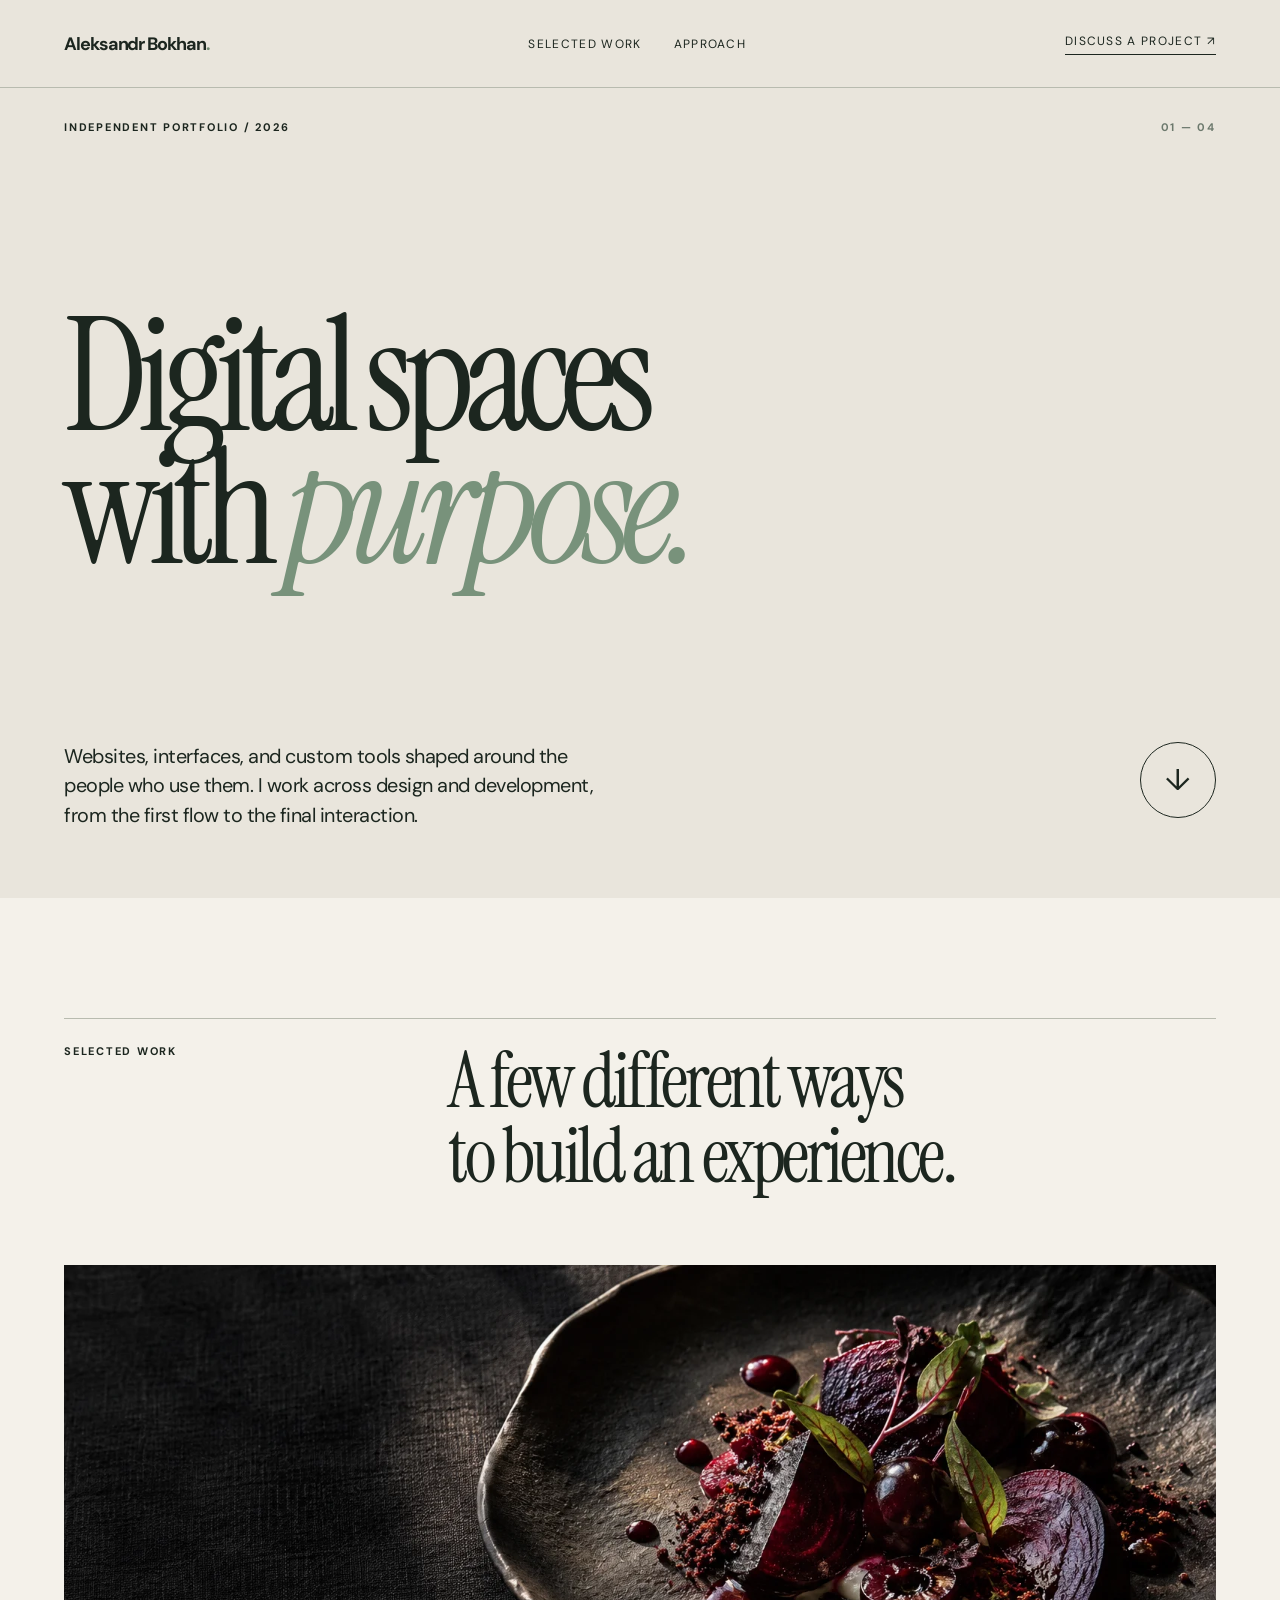
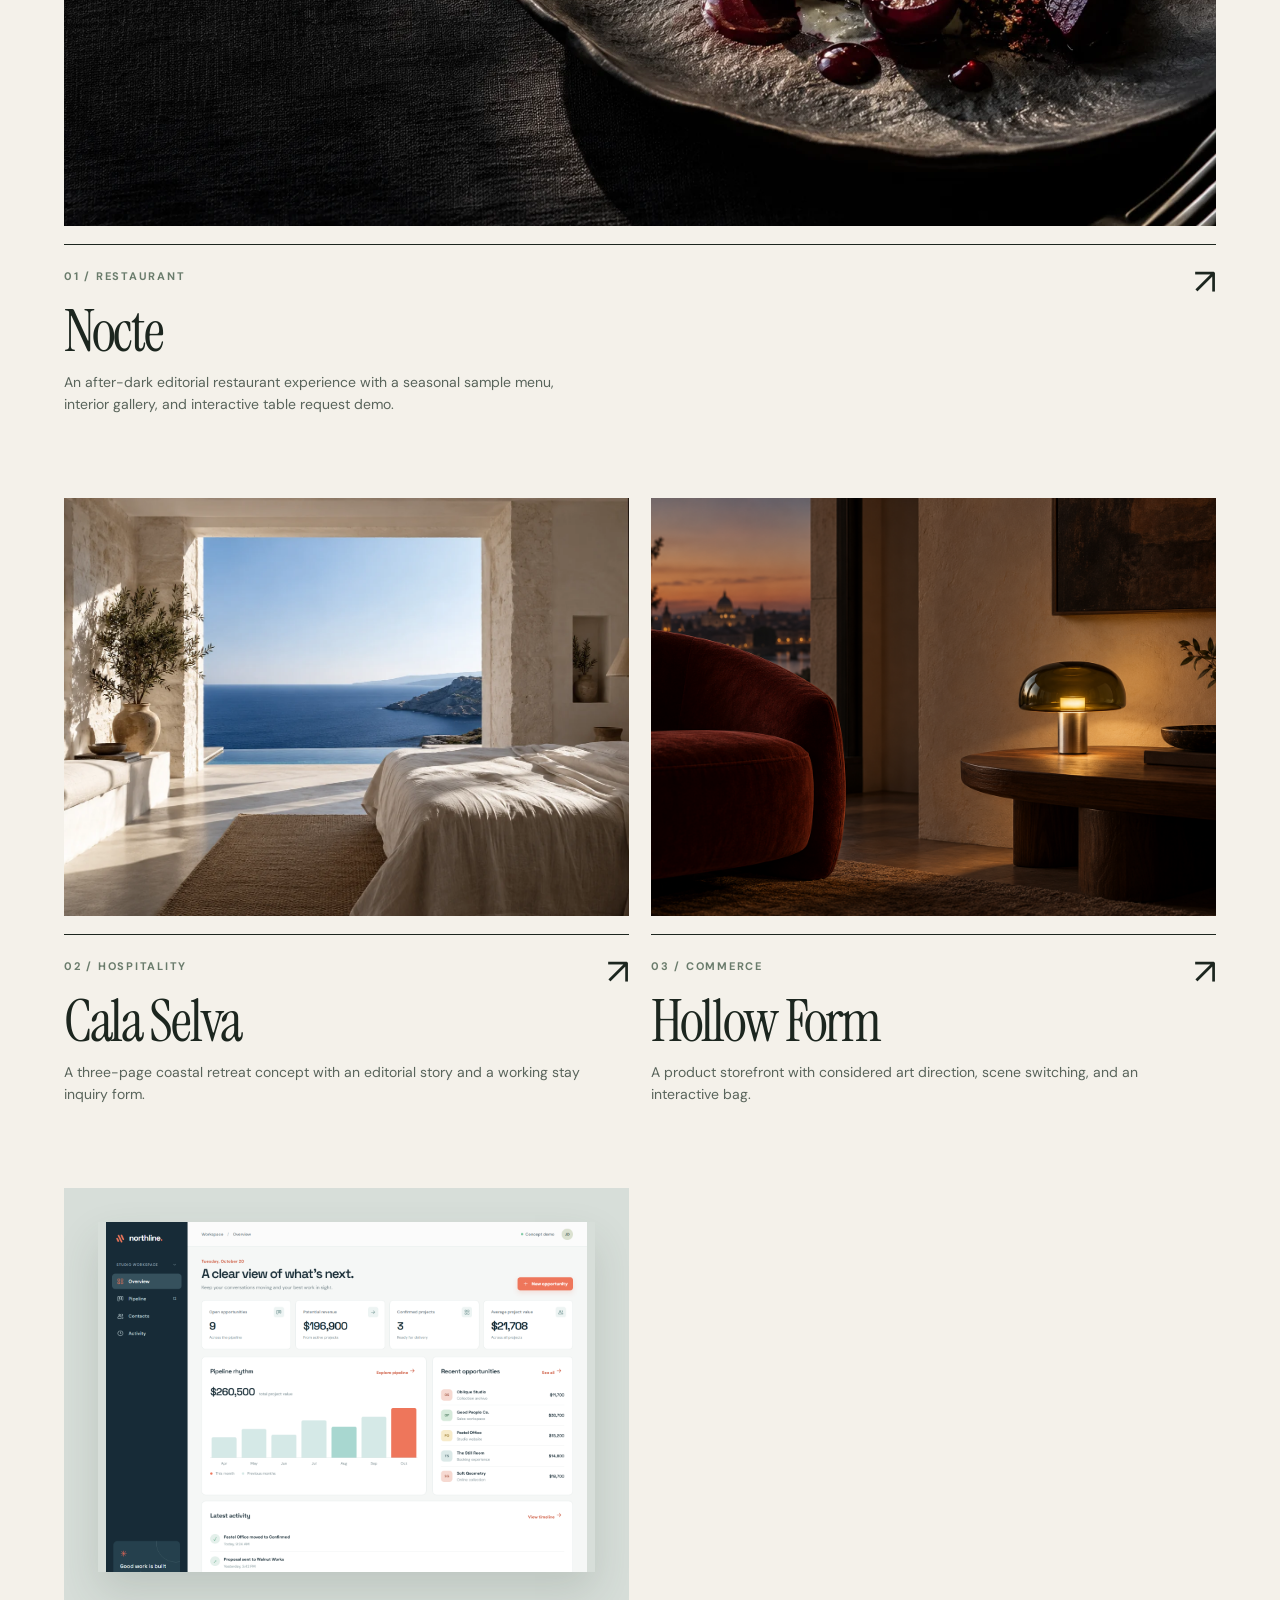
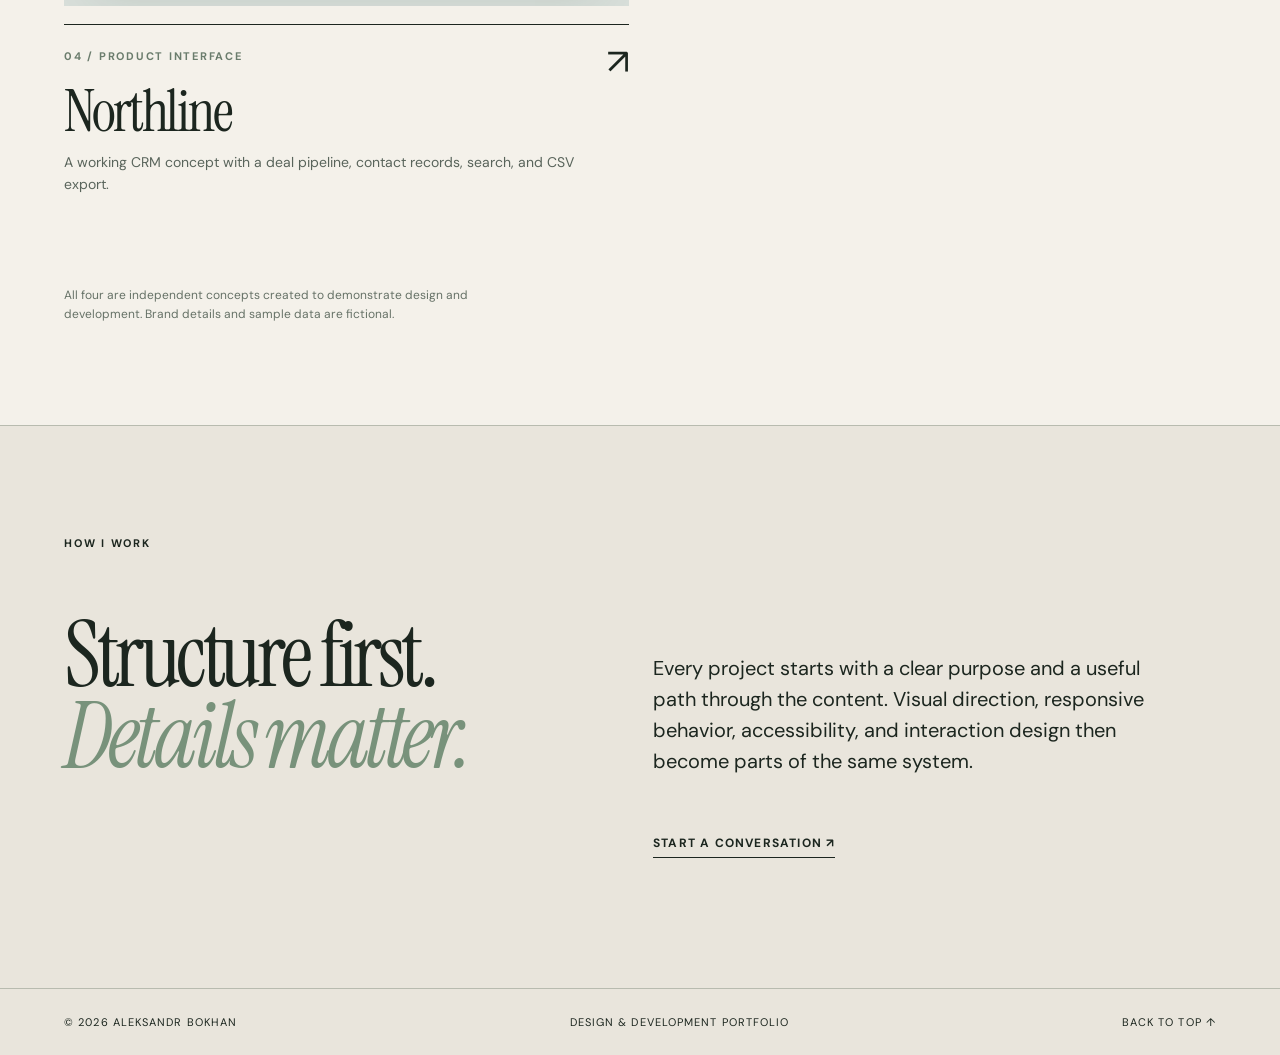
==== commit 1b082954: "Redesign Nocte restaurant experience" ====
--- a/index.html
+++ b/index.html
@@ -30,8 +30,8 @@
       <div class="section-heading"><span class="eyebrow">Selected work</span><h2 id="work-title">A few different ways<br>to build an experience.</h2></div>
       <div class="project-grid">
         <article class="project project-featured">
-          <a class="project-visual visual-restaurant" href="restaurant/" aria-label="Open Nocte restaurant website concept"><img src="restaurant/assets/hero.webp" alt="Dark, warmly lit interior from the Nocte restaurant website concept" loading="lazy"><span class="view-label">Explore site ↗</span></a>
-          <div class="project-meta"><div><span class="project-number">01 / Restaurant</span><h3>Nocte</h3><p>A four-page restaurant concept with an atmospheric dining story, seasonal sample menu, interior gallery, and interactive table request demo.</p></div><a href="restaurant/" aria-label="Open Nocte restaurant website concept">↗</a></div>
+          <a class="project-visual visual-restaurant" href="restaurant/" aria-label="Open Nocte restaurant website concept"><img src="restaurant/assets/nocte-editorial.webp" alt="Sculptural seasonal plate from the redesigned Nocte restaurant concept" loading="lazy"><span class="view-label">Explore site ↗</span></a>
+          <div class="project-meta"><div><span class="project-number">01 / Restaurant</span><h3>Nocte</h3><p>An after-dark editorial restaurant experience with a seasonal sample menu, interior gallery, and interactive table request demo.</p></div><a href="restaurant/" aria-label="Open Nocte restaurant website concept">↗</a></div>
         </article>
         <article class="project">
           <a class="project-visual visual-hospitality" href="atelier/" aria-label="Open Cala Selva hotel website concept"><img src="atelier/assets/hero-suite.webp" alt="Warm, sunlit interior from the Cala Selva hotel website concept" loading="lazy"><span class="view-label">Explore site ↗</span></a>
